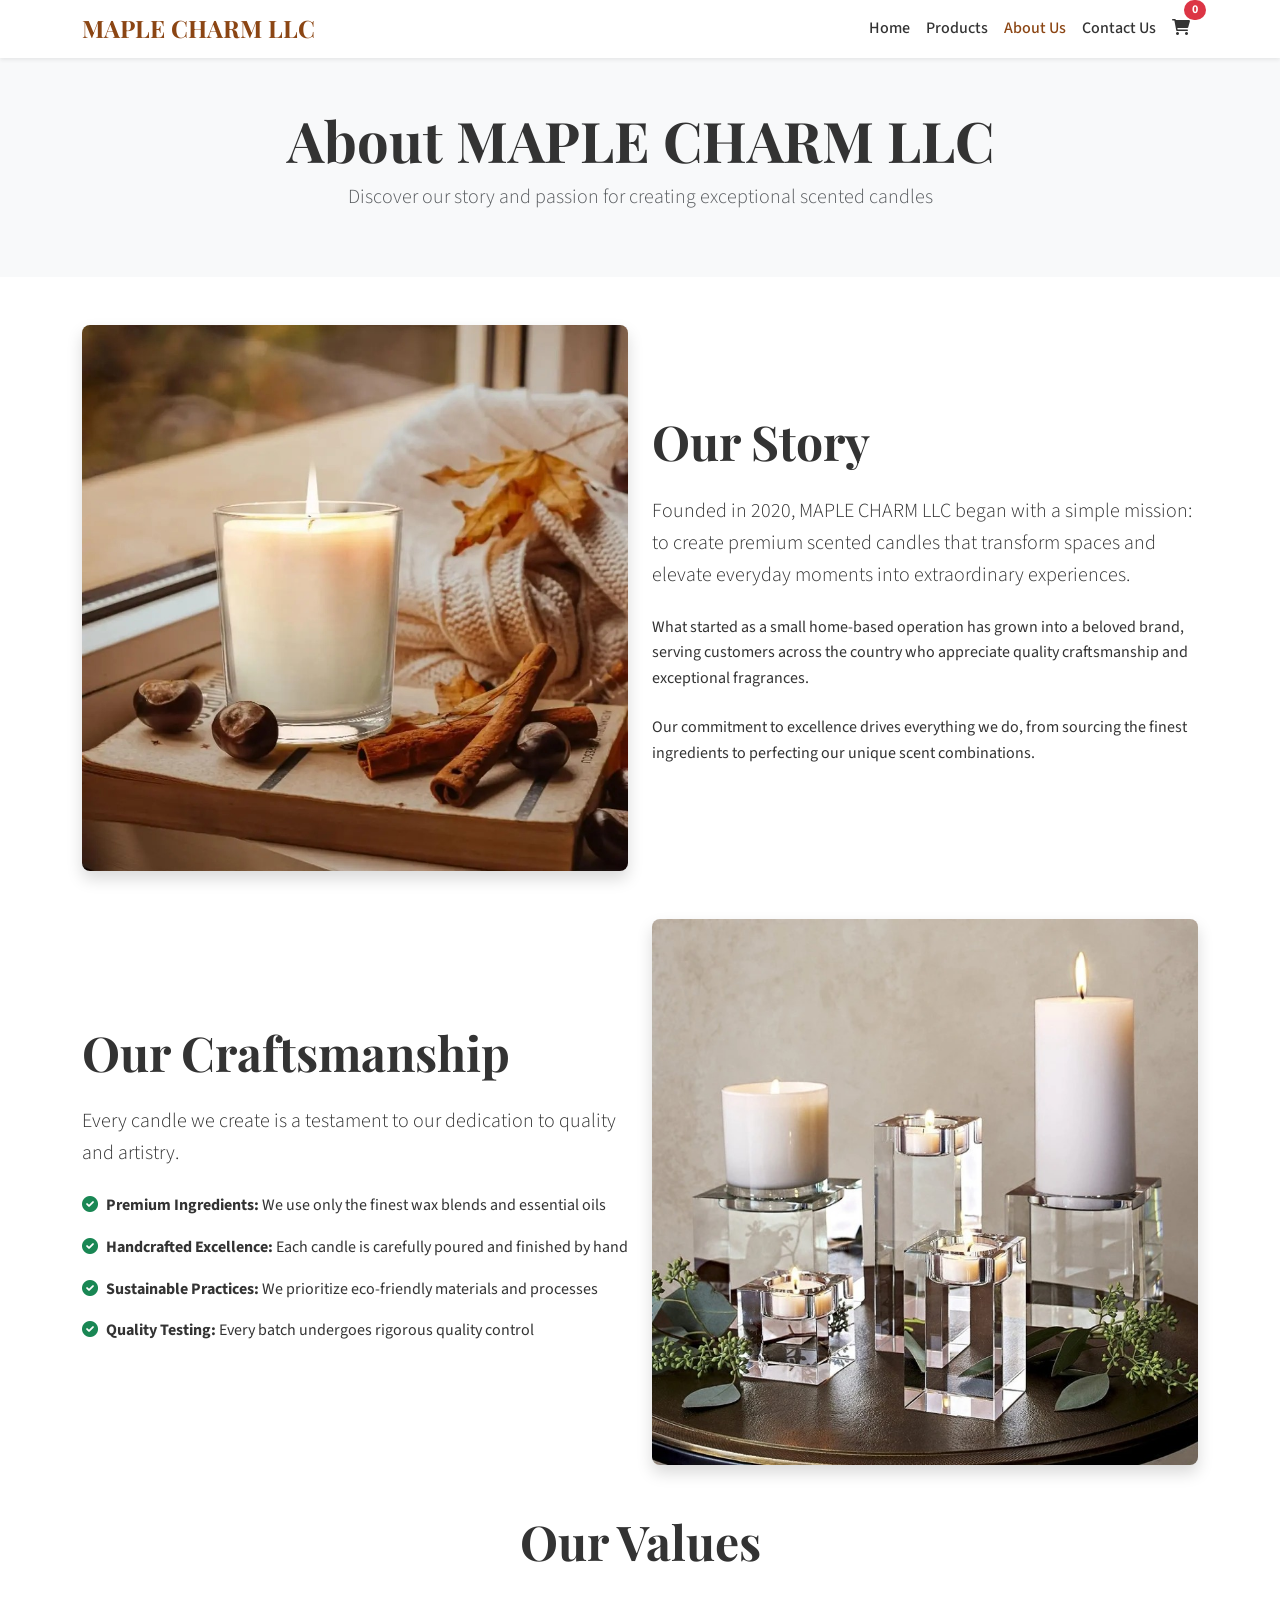
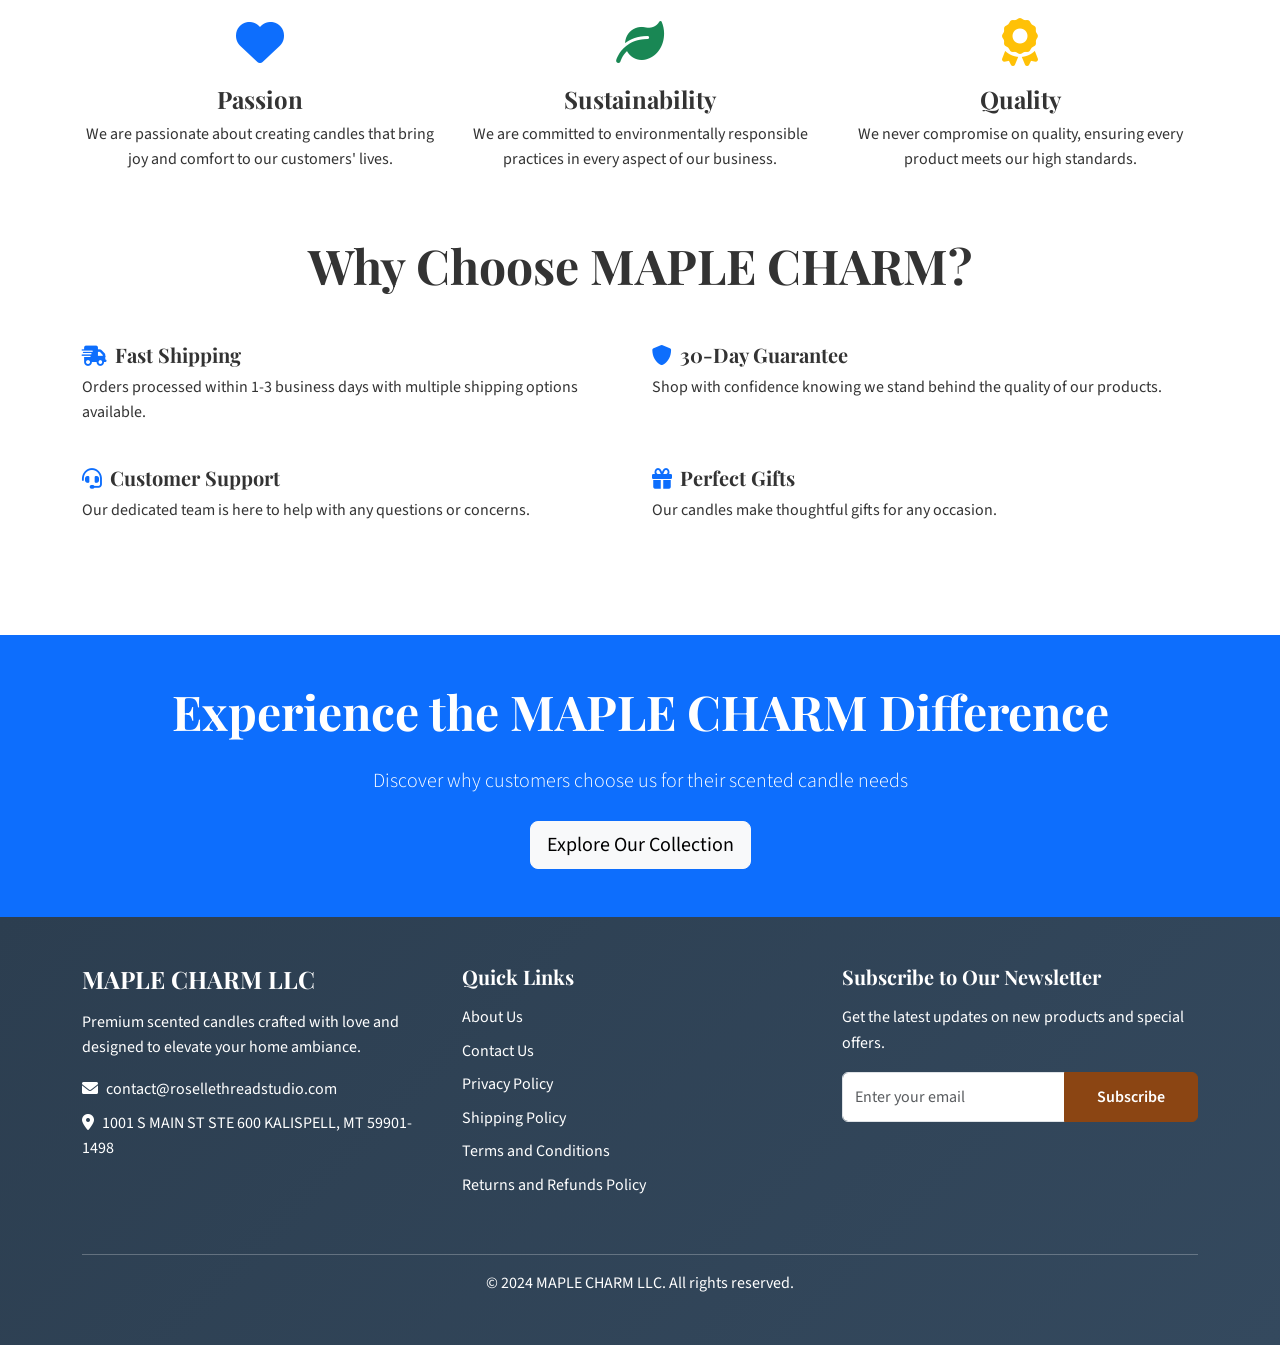
==== about.html @ c26967cf "Commit" ====
<!DOCTYPE html>
<html lang="en">
<head>
    <meta charset="UTF-8">
    <meta name="viewport" content="width=device-width, initial-scale=1.0">
    <title>About Us - MAPLE CHARM LLC</title>
    <link href="https://cdn.jsdelivr.net/npm/bootstrap@5.3.0/dist/css/bootstrap.min.css" rel="stylesheet">
    <link rel="stylesheet" href="https://cdnjs.cloudflare.com/ajax/libs/font-awesome/6.0.0/css/all.min.css">
    <link href="https://fonts.googleapis.com/css2?family=Playfair+Display:wght@400;700&family=Source+Sans+Pro:wght@300;400;600&display=swap" rel="stylesheet">
    <link rel="stylesheet" href="styles.css">
</head>
<body>
    <!-- Navigation -->
    <nav class="navbar navbar-expand-lg navbar-light bg-white sticky-top shadow-sm">
        <div class="container">
            <a class="navbar-brand" href="index.html">
                <h3 class="mb-0 text-primary">MAPLE CHARM LLC</h3>
            </a>
            <button class="navbar-toggler" type="button" data-bs-toggle="collapse" data-bs-target="#navbarNav">
                <span class="navbar-toggler-icon"></span>
            </button>
            <div class="collapse navbar-collapse" id="navbarNav">
                <ul class="navbar-nav ms-auto">
                    <li class="nav-item">
                        <a class="nav-link" href="index.html">Home</a>
                    </li>
                    <li class="nav-item">
                        <a class="nav-link" href="products.html">Products</a>
                    </li>
                    <li class="nav-item">
                        <a class="nav-link active" href="about.html">About Us</a>
                    </li>
                    <li class="nav-item">
                        <a class="nav-link" href="contact.html">Contact Us</a>
                    </li>
                    <li class="nav-item">
                        <a class="nav-link position-relative" href="cart.html">
                            <i class="fas fa-shopping-cart"></i>
                            <span class="badge bg-danger rounded-pill cart-count" id="cartCount">0</span>
                        </a>
                    </li>
                </ul>
            </div>
        </div>
    </nav>

    <!-- Page Header -->
    <section class="py-5 bg-light">
        <div class="container">
            <div class="text-center">
                <h1 class="display-4 fw-bold">About MAPLE CHARM LLC</h1>
                <p class="lead text-muted">Discover our story and passion for creating exceptional scented candles</p>
            </div>
        </div>
    </section>

    <!-- About Content -->
    <section class="py-5">
        <div class="container">
            <div class="row align-items-center mb-5">
                <div class="col-lg-6">
                    <img src="Products/3/main-image-1.jpeg" alt="About Maple Charm" class="img-fluid rounded-3 shadow">
                </div>
                <div class="col-lg-6">
                    <h2 class="display-5 fw-bold mb-4">Our Story</h2>
                    <p class="lead mb-4">Founded in 2020, MAPLE CHARM LLC began with a simple mission: to create premium scented candles that transform spaces and elevate everyday moments into extraordinary experiences.</p>
                    <p class="mb-4">What started as a small home-based operation has grown into a beloved brand, serving customers across the country who appreciate quality craftsmanship and exceptional fragrances.</p>
                    <p>Our commitment to excellence drives everything we do, from sourcing the finest ingredients to perfecting our unique scent combinations.</p>
                </div>
            </div>

            <div class="row align-items-center mb-5">
                <div class="col-lg-6 order-lg-2">
                    <img src="Products/4/main-image-1.jpeg" alt="Our Craftsmanship" class="img-fluid rounded-3 shadow">
                </div>
                <div class="col-lg-6 order-lg-1">
                    <h2 class="display-5 fw-bold mb-4">Our Craftsmanship</h2>
                    <p class="lead mb-4">Every candle we create is a testament to our dedication to quality and artistry.</p>
                    <ul class="list-unstyled">
                        <li class="mb-3"><i class="fas fa-check-circle text-success me-2"></i><strong>Premium Ingredients:</strong> We use only the finest wax blends and essential oils</li>
                        <li class="mb-3"><i class="fas fa-check-circle text-success me-2"></i><strong>Handcrafted Excellence:</strong> Each candle is carefully poured and finished by hand</li>
                        <li class="mb-3"><i class="fas fa-check-circle text-success me-2"></i><strong>Sustainable Practices:</strong> We prioritize eco-friendly materials and processes</li>
                        <li class="mb-3"><i class="fas fa-check-circle text-success me-2"></i><strong>Quality Testing:</strong> Every batch undergoes rigorous quality control</li>
                    </ul>
                </div>
            </div>

            <div class="row mb-5">
                <div class="col-lg-12">
                    <h2 class="display-5 fw-bold text-center mb-5">Our Values</h2>
                    <div class="row g-4">
                        <div class="col-md-4 text-center">
                            <div class="value-card">
                                <div class="value-icon mb-3">
                                    <i class="fas fa-heart fa-3x text-primary"></i>
                                </div>
                                <h4>Passion</h4>
                                <p>We are passionate about creating candles that bring joy and comfort to our customers' lives.</p>
                            </div>
                        </div>
                        <div class="col-md-4 text-center">
                            <div class="value-card">
                                <div class="value-icon mb-3">
                                    <i class="fas fa-leaf fa-3x text-success"></i>
                                </div>
                                <h4>Sustainability</h4>
                                <p>We are committed to environmentally responsible practices in every aspect of our business.</p>
                            </div>
                        </div>
                        <div class="col-md-4 text-center">
                            <div class="value-card">
                                <div class="value-icon mb-3">
                                    <i class="fas fa-award fa-3x text-warning"></i>
                                </div>
                                <h4>Quality</h4>
                                <p>We never compromise on quality, ensuring every product meets our high standards.</p>
                            </div>
                        </div>
                    </div>
                </div>
            </div>

            <div class="row mb-5">
                <div class="col-lg-12">
                    <h2 class="display-5 fw-bold text-center mb-5">Why Choose MAPLE CHARM?</h2>
                    <div class="row g-4">
                        <div class="col-md-6">
                            <div class="feature-box">
                                <h5><i class="fas fa-shipping-fast text-primary me-2"></i>Fast Shipping</h5>
                                <p>Orders processed within 1-3 business days with multiple shipping options available.</p>
                            </div>
                        </div>
                        <div class="col-md-6">
                            <div class="feature-box">
                                <h5><i class="fas fa-shield-alt text-primary me-2"></i>30-Day Guarantee</h5>
                                <p>Shop with confidence knowing we stand behind the quality of our products.</p>
                            </div>
                        </div>
                        <div class="col-md-6">
                            <div class="feature-box">
                                <h5><i class="fas fa-headset text-primary me-2"></i>Customer Support</h5>
                                <p>Our dedicated team is here to help with any questions or concerns.</p>
                            </div>
                        </div>
                        <div class="col-md-6">
                            <div class="feature-box">
                                <h5><i class="fas fa-gift text-primary me-2"></i>Perfect Gifts</h5>
                                <p>Our candles make thoughtful gifts for any occasion.</p>
                            </div>
                        </div>
                    </div>
                </div>
            </div>
        </div>
    </section>

    <!-- Call to Action -->
    <section class="py-5 bg-primary text-white">
        <div class="container text-center">
            <h2 class="display-5 fw-bold mb-4">Experience the MAPLE CHARM Difference</h2>
            <p class="lead mb-4">Discover why customers choose us for their scented candle needs</p>
            <a href="products.html" class="btn btn-light btn-lg">Explore Our Collection</a>
        </div>
    </section>

    <!-- Footer -->
    <footer class="bg-dark text-white py-5">
        <div class="container">
            <div class="row">
                <div class="col-lg-4 mb-4">
                    <h4 class="mb-3">MAPLE CHARM LLC</h4>
                    <p class="mb-3">Premium scented candles crafted with love and designed to elevate your home ambiance.</p>
                    <div class="contact-info">
                        <p class="mb-2"><i class="fas fa-envelope me-2"></i>contact@rosellethreadstudio.com</p>
                        <p class="mb-2"><i class="fas fa-map-marker-alt me-2"></i>1001 S MAIN ST STE 600 KALISPELL, MT 59901-1498</p>
                    </div>
                </div>
                <div class="col-lg-4 mb-4">
                    <h5 class="mb-3">Quick Links</h5>
                    <ul class="list-unstyled">
                        <li class="mb-2"><a href="about.html" class="text-white text-decoration-none">About Us</a></li>
                        <li class="mb-2"><a href="contact.html" class="text-white text-decoration-none">Contact Us</a></li>
                        <li class="mb-2"><a href="privacy.html" class="text-white text-decoration-none">Privacy Policy</a></li>
                        <li class="mb-2"><a href="shipping.html" class="text-white text-decoration-none">Shipping Policy</a></li>
                        <li class="mb-2"><a href="terms.html" class="text-white text-decoration-none">Terms and Conditions</a></li>
                        <li class="mb-2"><a href="returns.html" class="text-white text-decoration-none">Returns and Refunds Policy</a></li>
                    </ul>
                </div>
                <div class="col-lg-4 mb-4">
                    <h5 class="mb-3">Subscribe to Our Newsletter</h5>
                    <p class="mb-3">Get the latest updates on new products and special offers.</p>
                    <form class="newsletter-form">
                        <div class="input-group mb-3">
                            <input type="email" class="form-control" placeholder="Enter your email" required>
                            <button class="btn btn-primary" type="submit">Subscribe</button>
                        </div>
                    </form>
                </div>
            </div>
            <hr class="bg-white">
            <div class="text-center">
                <p class="mb-0">&copy; 2024 MAPLE CHARM LLC. All rights reserved.</p>
            </div>
        </div>
    </footer>

    <script src="https://cdn.jsdelivr.net/npm/bootstrap@5.3.0/dist/js/bootstrap.bundle.min.js"></script>
    <script src="script.js"></script>
</body>
</html>
---- styles.css ----
/* Global Styles */
:root {
    --primary-color: #8B4513;
    --secondary-color: #D2691E;
    --accent-color: #FFD700;
    --text-dark: #333333;
    --text-light: #666666;
    --bg-light: #F8F9FA;
}

body {
    font-family: 'Source Sans Pro', sans-serif;
    color: var(--text-dark);
    line-height: 1.6;
}

h1, h2, h3, h4, h5, h6 {
    font-family: 'Playfair Display', serif;
    font-weight: 700;
}

/* Navigation */
.navbar-brand h3 {
    color: var(--primary-color) !important;
    font-size: 1.5rem;
}

.nav-link {
    color: var(--text-dark) !important;
    font-weight: 500;
    transition: color 0.3s ease;
}

.nav-link:hover,
.nav-link.active {
    color: var(--primary-color) !important;
}

.cart-count {
    position: absolute;
    top: -8px;
    right: -8px;
    font-size: 0.75rem;
}

/* Hero Section */
.hero-section {
    background: linear-gradient(135deg, #F5F5DC 0%, #FAEBD7 100%);
    min-height: 100vh;
    display: flex;
    align-items: center;
}

.hero-content h1 {
    color: var(--primary-color);
    font-size: 3.5rem;
    line-height: 1.2;
}

.hero-image img {
    max-height: 600px;
    object-fit: cover;
    width: 100%;
}

/* Product Cards */
.product-card {
    background: white;
    border-radius: 15px;
    overflow: hidden;
    box-shadow: 0 5px 15px rgba(0,0,0,0.1);
    transition: transform 0.3s ease, box-shadow 0.3s ease;
    height: 100%;
}

.product-card:hover {
    transform: translateY(-5px);
    box-shadow: 0 10px 25px rgba(0,0,0,0.15);
}

.product-image {
    height: 250px;
    overflow: hidden;
    position: relative;
}

.product-image img {
    width: 100%;
    height: 100%;
    object-fit: cover;
    transition: transform 0.3s ease;
}

.product-card:hover .product-image img {
    transform: scale(1.05);
}

.product-info {
    padding: 1.5rem;
}

.product-title {
    font-size: 1.25rem;
    font-weight: 600;
    margin-bottom: 0.5rem;
    color: var(--text-dark);
}

.product-price {
    font-size: 1.5rem;
    font-weight: 700;
    color: var(--primary-color);
    margin-bottom: 1rem;
}

.original-price {
    text-decoration: line-through;
    color: var(--text-light);
    font-size: 1rem;
    margin-right: 0.5rem;
}

/* Buttons */
.btn-primary {
    background-color: var(--primary-color);
    border-color: var(--primary-color);
    padding: 0.75rem 2rem;
    font-weight: 600;
    transition: all 0.3s ease;
}

.btn-primary:hover {
    background-color: var(--secondary-color);
    border-color: var(--secondary-color);
    transform: translateY(-2px);
}

.btn-outline-primary {
    border-color: var(--primary-color);
    color: var(--primary-color);
    padding: 0.75rem 2rem;
    font-weight: 600;
    transition: all 0.3s ease;
}

.btn-outline-primary:hover {
    background-color: var(--primary-color);
    border-color: var(--primary-color);
    transform: translateY(-2px);
}

/* Product Detail Page */
.main-image-container {
    position: relative;
    overflow: hidden;
    border-radius: 15px;
    box-shadow: 0 10px 30px rgba(0,0,0,0.1);
}

.main-image {
    width: 100%;
    height: 500px;
    object-fit: cover;
}

.thumbnail-container {
    display: flex;
    gap: 1rem;
    margin-top: 1rem;
    overflow-x: auto;
}

.thumbnail {
    width: 100px;
    height: 100px;
    object-fit: cover;
    border-radius: 10px;
    cursor: pointer;
    transition: all 0.3s ease;
    border: 3px solid transparent;
}

.thumbnail:hover,
.thumbnail.active {
    border-color: var(--primary-color);
    transform: scale(1.05);
}

.variant-selector {
    display: flex;
    gap: 0.5rem;
    flex-wrap: wrap;
    margin: 1rem 0;
}

.variant-btn {
    padding: 0.5rem 1rem;
    border: 2px solid var(--primary-color);
    background: white;
    color: var(--primary-color);
    border-radius: 25px;
    cursor: pointer;
    transition: all 0.3s ease;
}

.variant-btn:hover,
.variant-btn.active {
    background: var(--primary-color);
    color: white;
}

.quantity-selector {
    display: flex;
    align-items: center;
    gap: 1rem;
    margin: 1rem 0;
}

.quantity-btn {
    width: 40px;
    height: 40px;
    border: 2px solid var(--primary-color);
    background: white;
    color: var(--primary-color);
    border-radius: 50%;
    cursor: pointer;
    transition: all 0.3s ease;
}

.quantity-btn:hover {
    background: var(--primary-color);
    color: white;
}

.quantity-input {
    width: 60px;
    text-align: center;
    border: 2px solid var(--primary-color);
    border-radius: 5px;
    padding: 0.5rem;
}

/* Cart Page */
.cart-item {
    background: white;
    border-radius: 10px;
    padding: 1.5rem;
    margin-bottom: 1rem;
    box-shadow: 0 3px 10px rgba(0,0,0,0.1);
}

.cart-item-image {
    width: 100px;
    height: 100px;
    object-fit: cover;
    border-radius: 10px;
}

.cart-summary {
    background: var(--bg-light);
    border-radius: 15px;
    padding: 2rem;
    position: sticky;
    top: 100px;
}

/* Footer */
footer {
    background: linear-gradient(135deg, #2C3E50 0%, #34495E 100%);
}

footer a:hover {
    color: var(--accent-color) !important;
}

.newsletter-form .btn-primary {
    border-top-left-radius: 0;
    border-bottom-left-radius: 0;
}

/* Responsive Design */
@media (max-width: 768px) {
    .hero-content h1 {
        font-size: 2.5rem;
    }
    
    .main-image {
        height: 300px;
    }
    
    .thumbnail {
        width: 80px;
        height: 80px;
    }
    
    .cart-summary {
        position: static;
        margin-top: 2rem;
    }
}

/* Loading Animation */
.loading {
    display: inline-block;
    width: 20px;
    height: 20px;
    border: 3px solid rgba(139, 69, 19, 0.3);
    border-radius: 50%;
    border-top-color: var(--primary-color);
    animation: spin 1s ease-in-out infinite;
}

@keyframes spin {
    to { transform: rotate(360deg); }
}

/* Toast Notification */
.toast-container {
    position: fixed;
    top: 20px;
    right: 20px;
    z-index: 1050;
}

.custom-toast {
    background: white;
    border-radius: 10px;
    padding: 1rem 1.5rem;
    box-shadow: 0 5px 15px rgba(0,0,0,0.2);
    margin-bottom: 1rem;
    display: flex;
    align-items: center;
    gap: 1rem;
    animation: slideIn 0.3s ease;
}

@keyframes slideIn {
    from {
        transform: translateX(100%);
        opacity: 0;
    }
    to {
        transform: translateX(0);
        opacity: 1;
    }
}

.toast-success {
    border-left: 4px solid #28a745;
}

.toast-error {
    border-left: 4px solid #dc3545;
}
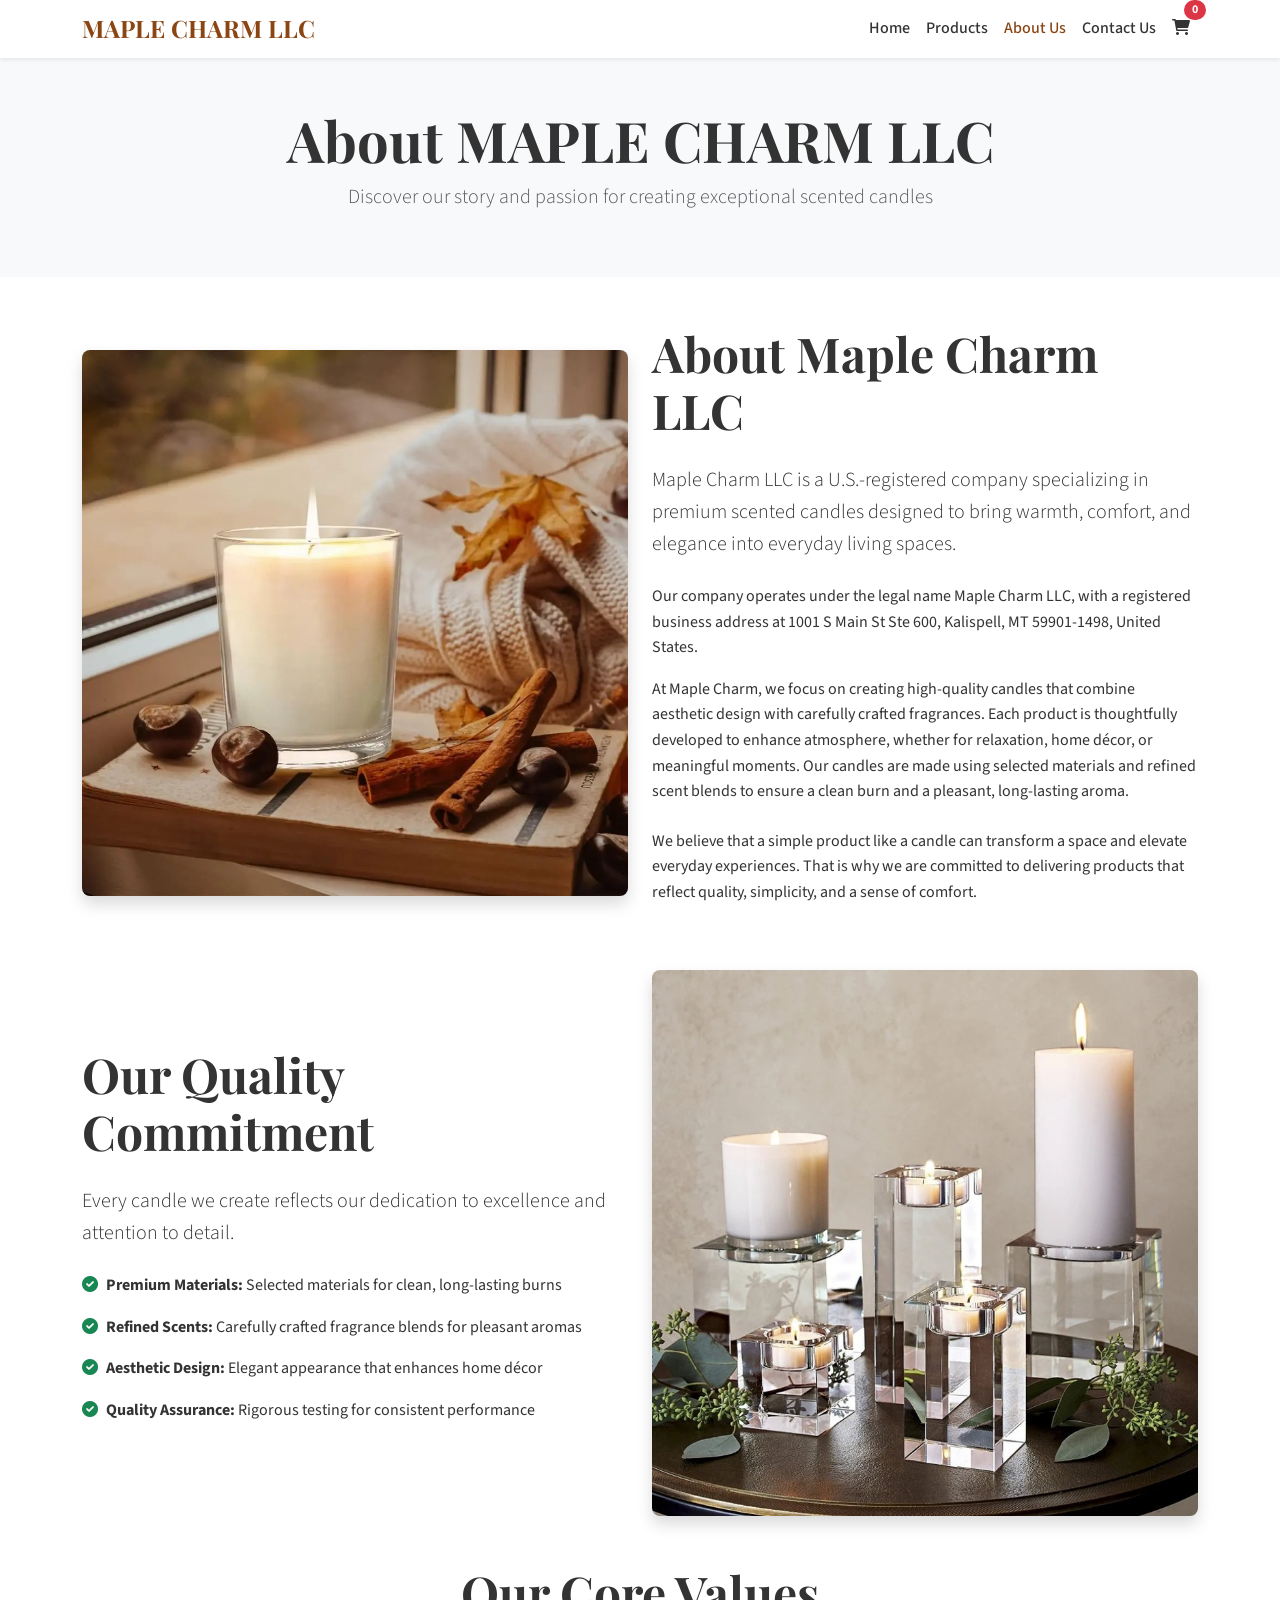
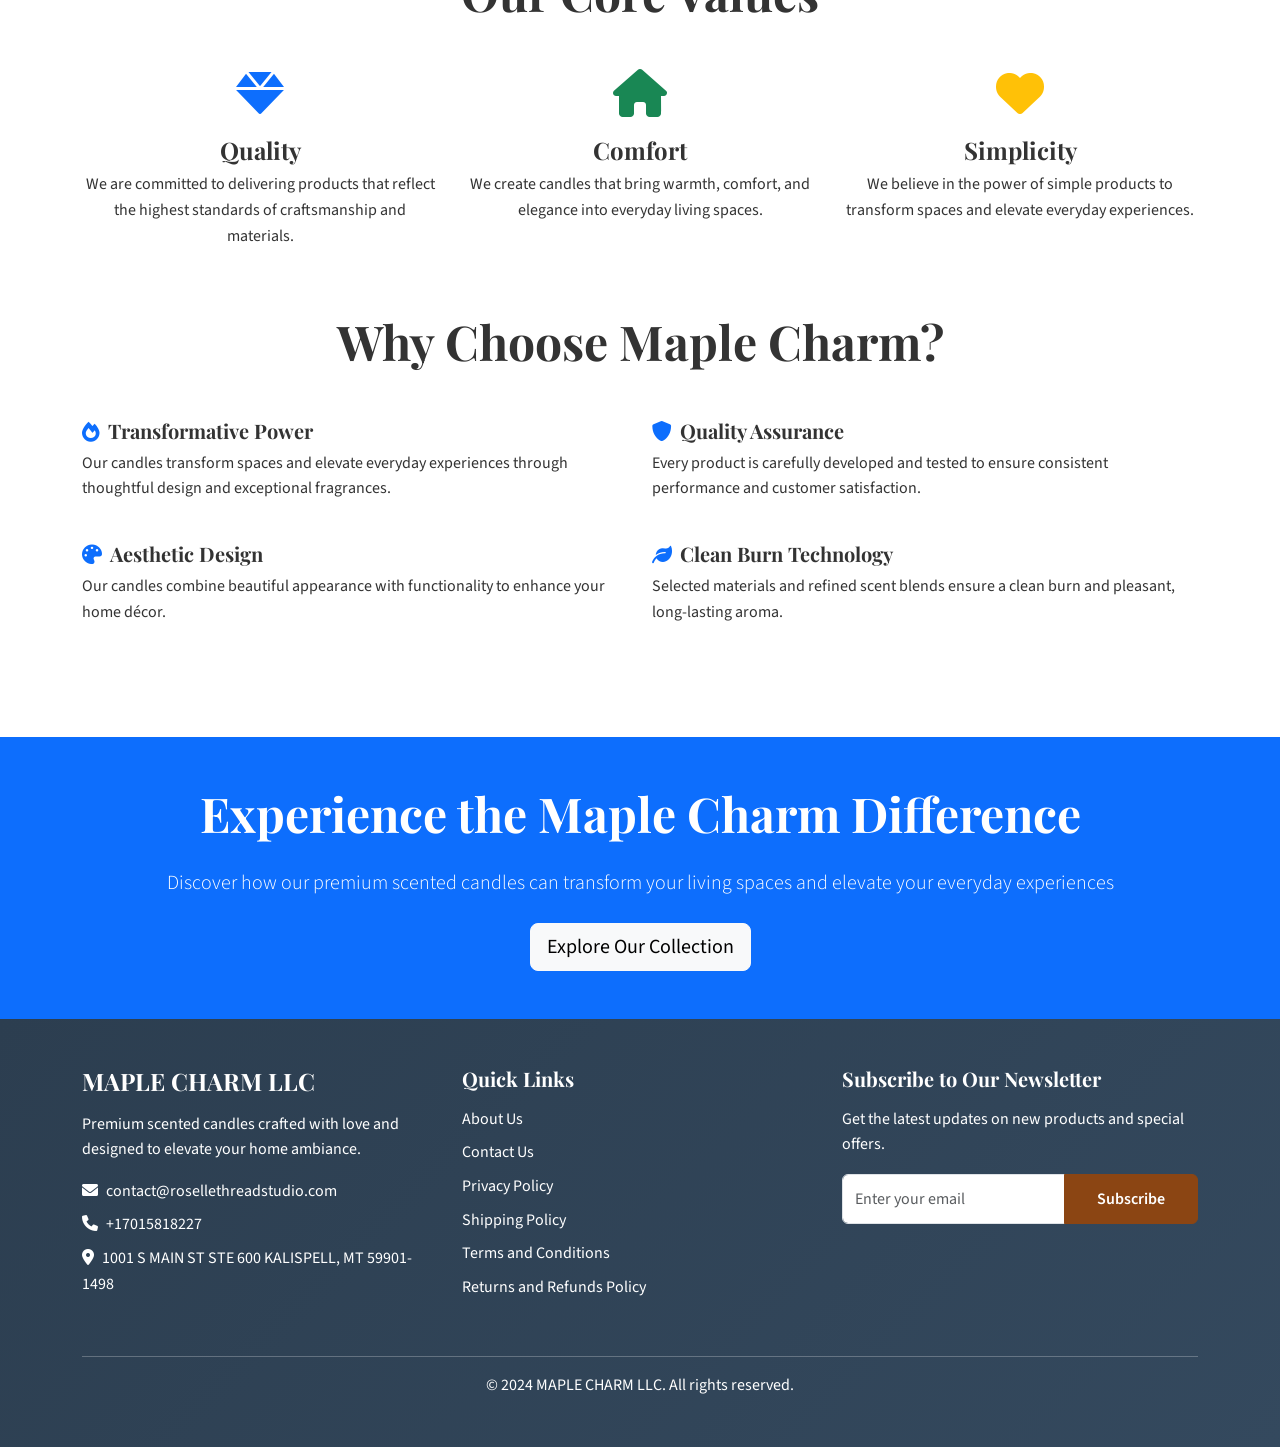
==== commit b07387e4: "Update" ====
--- a/about.html
+++ b/about.html
@@ -62,58 +62,62 @@
                     <img src="Products/3/main-image-1.jpeg" alt="About Maple Charm" class="img-fluid rounded-3 shadow">
                 </div>
                 <div class="col-lg-6">
-                    <h2 class="display-5 fw-bold mb-4">Our Story</h2>
-                    <p class="lead mb-4">Founded in 2020, MAPLE CHARM LLC began with a simple mission: to create premium scented candles that transform spaces and elevate everyday moments into extraordinary experiences.</p>
-                    <p class="mb-4">What started as a small home-based operation has grown into a beloved brand, serving customers across the country who appreciate quality craftsmanship and exceptional fragrances.</p>
-                    <p>Our commitment to excellence drives everything we do, from sourcing the finest ingredients to perfecting our unique scent combinations.</p>
+                    <h2 class="display-5 fw-bold mb-4">About Maple Charm LLC</h2>
+                    <p class="lead mb-4">Maple Charm LLC is a U.S.-registered company specializing in premium scented candles designed to bring warmth, comfort, and elegance into everyday living spaces.</p>
+                    
+                    <p class="mb-3">Our company operates under the legal name Maple Charm LLC, with a registered business address at 1001 S Main St Ste 600, Kalispell, MT 59901-1498, United States.</p>
+                    
+                    <p class="mb-4">At Maple Charm, we focus on creating high-quality candles that combine aesthetic design with carefully crafted fragrances. Each product is thoughtfully developed to enhance atmosphere, whether for relaxation, home décor, or meaningful moments. Our candles are made using selected materials and refined scent blends to ensure a clean burn and a pleasant, long-lasting aroma.</p>
+                    
+                    <p>We believe that a simple product like a candle can transform a space and elevate everyday experiences. That is why we are committed to delivering products that reflect quality, simplicity, and a sense of comfort.</p>
                 </div>
             </div>
 
             <div class="row align-items-center mb-5">
                 <div class="col-lg-6 order-lg-2">
-                    <img src="Products/4/main-image-1.jpeg" alt="Our Craftsmanship" class="img-fluid rounded-3 shadow">
+                    <img src="Products/4/main-image-1.jpeg" alt="Our Quality Commitment" class="img-fluid rounded-3 shadow">
                 </div>
                 <div class="col-lg-6 order-lg-1">
-                    <h2 class="display-5 fw-bold mb-4">Our Craftsmanship</h2>
-                    <p class="lead mb-4">Every candle we create is a testament to our dedication to quality and artistry.</p>
+                    <h2 class="display-5 fw-bold mb-4">Our Quality Commitment</h2>
+                    <p class="lead mb-4">Every candle we create reflects our dedication to excellence and attention to detail.</p>
                     <ul class="list-unstyled">
-                        <li class="mb-3"><i class="fas fa-check-circle text-success me-2"></i><strong>Premium Ingredients:</strong> We use only the finest wax blends and essential oils</li>
-                        <li class="mb-3"><i class="fas fa-check-circle text-success me-2"></i><strong>Handcrafted Excellence:</strong> Each candle is carefully poured and finished by hand</li>
-                        <li class="mb-3"><i class="fas fa-check-circle text-success me-2"></i><strong>Sustainable Practices:</strong> We prioritize eco-friendly materials and processes</li>
-                        <li class="mb-3"><i class="fas fa-check-circle text-success me-2"></i><strong>Quality Testing:</strong> Every batch undergoes rigorous quality control</li>
+                        <li class="mb-3"><i class="fas fa-check-circle text-success me-2"></i><strong>Premium Materials:</strong> Selected materials for clean, long-lasting burns</li>
+                        <li class="mb-3"><i class="fas fa-check-circle text-success me-2"></i><strong>Refined Scents:</strong> Carefully crafted fragrance blends for pleasant aromas</li>
+                        <li class="mb-3"><i class="fas fa-check-circle text-success me-2"></i><strong>Aesthetic Design:</strong> Elegant appearance that enhances home décor</li>
+                        <li class="mb-3"><i class="fas fa-check-circle text-success me-2"></i><strong>Quality Assurance:</strong> Rigorous testing for consistent performance</li>
                     </ul>
                 </div>
             </div>
 
             <div class="row mb-5">
                 <div class="col-lg-12">
-                    <h2 class="display-5 fw-bold text-center mb-5">Our Values</h2>
+                    <h2 class="display-5 fw-bold text-center mb-5">Our Core Values</h2>
                     <div class="row g-4">
                         <div class="col-md-4 text-center">
                             <div class="value-card">
                                 <div class="value-icon mb-3">
-                                    <i class="fas fa-heart fa-3x text-primary"></i>
+                                    <i class="fas fa-gem fa-3x text-primary"></i>
                                 </div>
-                                <h4>Passion</h4>
-                                <p>We are passionate about creating candles that bring joy and comfort to our customers' lives.</p>
+                                <h4>Quality</h4>
+                                <p>We are committed to delivering products that reflect the highest standards of craftsmanship and materials.</p>
                             </div>
                         </div>
                         <div class="col-md-4 text-center">
                             <div class="value-card">
                                 <div class="value-icon mb-3">
-                                    <i class="fas fa-leaf fa-3x text-success"></i>
+                                    <i class="fas fa-home fa-3x text-success"></i>
                                 </div>
-                                <h4>Sustainability</h4>
-                                <p>We are committed to environmentally responsible practices in every aspect of our business.</p>
+                                <h4>Comfort</h4>
+                                <p>We create candles that bring warmth, comfort, and elegance into everyday living spaces.</p>
                             </div>
                         </div>
                         <div class="col-md-4 text-center">
                             <div class="value-card">
                                 <div class="value-icon mb-3">
-                                    <i class="fas fa-award fa-3x text-warning"></i>
+                                    <i class="fas fa-heart fa-3x text-warning"></i>
                                 </div>
-                                <h4>Quality</h4>
-                                <p>We never compromise on quality, ensuring every product meets our high standards.</p>
+                                <h4>Simplicity</h4>
+                                <p>We believe in the power of simple products to transform spaces and elevate everyday experiences.</p>
                             </div>
                         </div>
                     </div>
@@ -122,30 +126,30 @@
 
             <div class="row mb-5">
                 <div class="col-lg-12">
-                    <h2 class="display-5 fw-bold text-center mb-5">Why Choose MAPLE CHARM?</h2>
+                    <h2 class="display-5 fw-bold text-center mb-5">Why Choose Maple Charm?</h2>
                     <div class="row g-4">
                         <div class="col-md-6">
                             <div class="feature-box">
-                                <h5><i class="fas fa-shipping-fast text-primary me-2"></i>Fast Shipping</h5>
-                                <p>Orders processed within 1-3 business days with multiple shipping options available.</p>
-                            </div>
-                        </div>
-                        <div class="col-md-6">
-                            <div class="feature-box">
-                                <h5><i class="fas fa-shield-alt text-primary me-2"></i>30-Day Guarantee</h5>
-                                <p>Shop with confidence knowing we stand behind the quality of our products.</p>
-                            </div>
-                        </div>
-                        <div class="col-md-6">
-                            <div class="feature-box">
-                                <h5><i class="fas fa-headset text-primary me-2"></i>Customer Support</h5>
-                                <p>Our dedicated team is here to help with any questions or concerns.</p>
-                            </div>
-                        </div>
-                        <div class="col-md-6">
-                            <div class="feature-box">
-                                <h5><i class="fas fa-gift text-primary me-2"></i>Perfect Gifts</h5>
-                                <p>Our candles make thoughtful gifts for any occasion.</p>
+                                <h5><i class="fas fa-fire text-primary me-2"></i>Transformative Power</h5>
+                                <p>Our candles transform spaces and elevate everyday experiences through thoughtful design and exceptional fragrances.</p>
+                            </div>
+                        </div>
+                        <div class="col-md-6">
+                            <div class="feature-box">
+                                <h5><i class="fas fa-shield-alt text-primary me-2"></i>Quality Assurance</h5>
+                                <p>Every product is carefully developed and tested to ensure consistent performance and customer satisfaction.</p>
+                            </div>
+                        </div>
+                        <div class="col-md-6">
+                            <div class="feature-box">
+                                <h5><i class="fas fa-palette text-primary me-2"></i>Aesthetic Design</h5>
+                                <p>Our candles combine beautiful appearance with functionality to enhance your home décor.</p>
+                            </div>
+                        </div>
+                        <div class="col-md-6">
+                            <div class="feature-box">
+                                <h5><i class="fas fa-leaf text-primary me-2"></i>Clean Burn Technology</h5>
+                                <p>Selected materials and refined scent blends ensure a clean burn and pleasant, long-lasting aroma.</p>
                             </div>
                         </div>
                     </div>
@@ -157,8 +161,8 @@
     <!-- Call to Action -->
     <section class="py-5 bg-primary text-white">
         <div class="container text-center">
-            <h2 class="display-5 fw-bold mb-4">Experience the MAPLE CHARM Difference</h2>
-            <p class="lead mb-4">Discover why customers choose us for their scented candle needs</p>
+            <h2 class="display-5 fw-bold mb-4">Experience the Maple Charm Difference</h2>
+            <p class="lead mb-4">Discover how our premium scented candles can transform your living spaces and elevate your everyday experiences</p>
             <a href="products.html" class="btn btn-light btn-lg">Explore Our Collection</a>
         </div>
     </section>
@@ -172,6 +176,7 @@
                     <p class="mb-3">Premium scented candles crafted with love and designed to elevate your home ambiance.</p>
                     <div class="contact-info">
                         <p class="mb-2"><i class="fas fa-envelope me-2"></i>contact@rosellethreadstudio.com</p>
+                        <p class="mb-2"><i class="fas fa-phone me-2"></i>+17015818227</p>
                         <p class="mb-2"><i class="fas fa-map-marker-alt me-2"></i>1001 S MAIN ST STE 600 KALISPELL, MT 59901-1498</p>
                     </div>
                 </div>
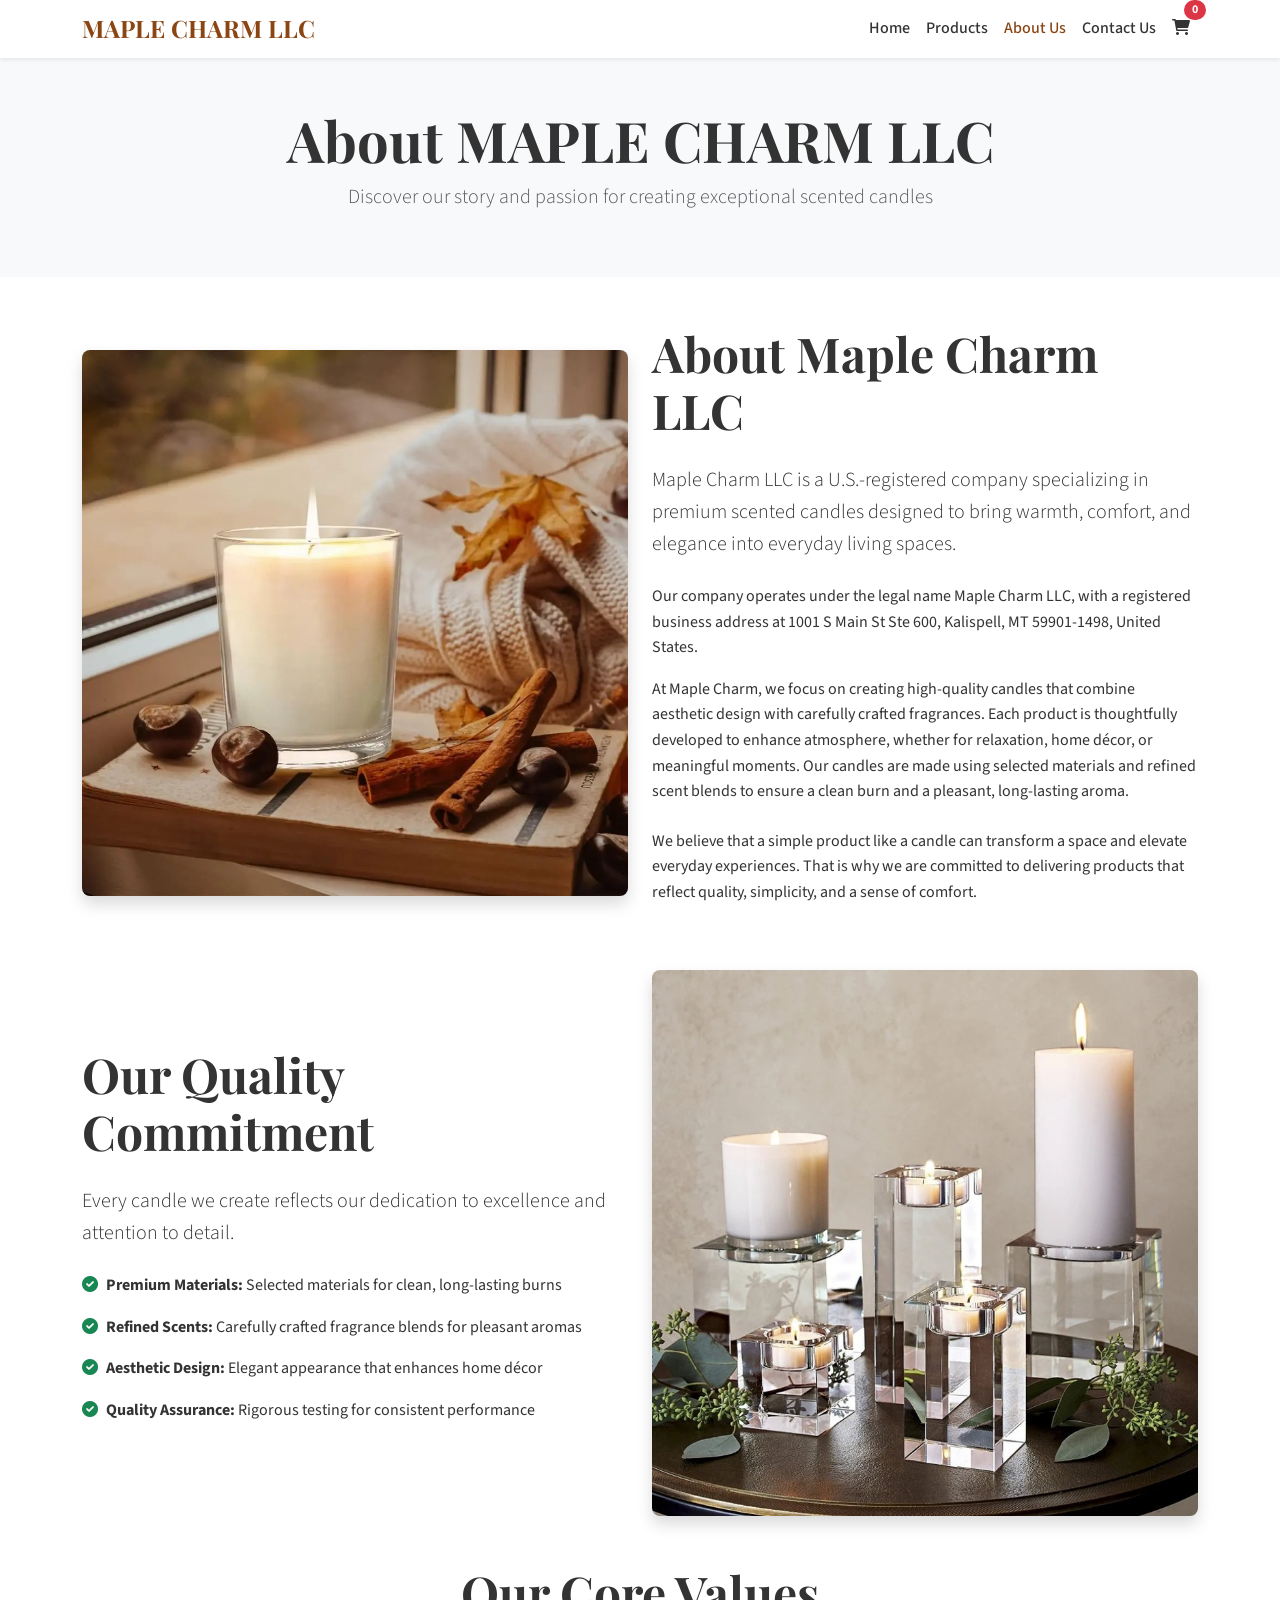
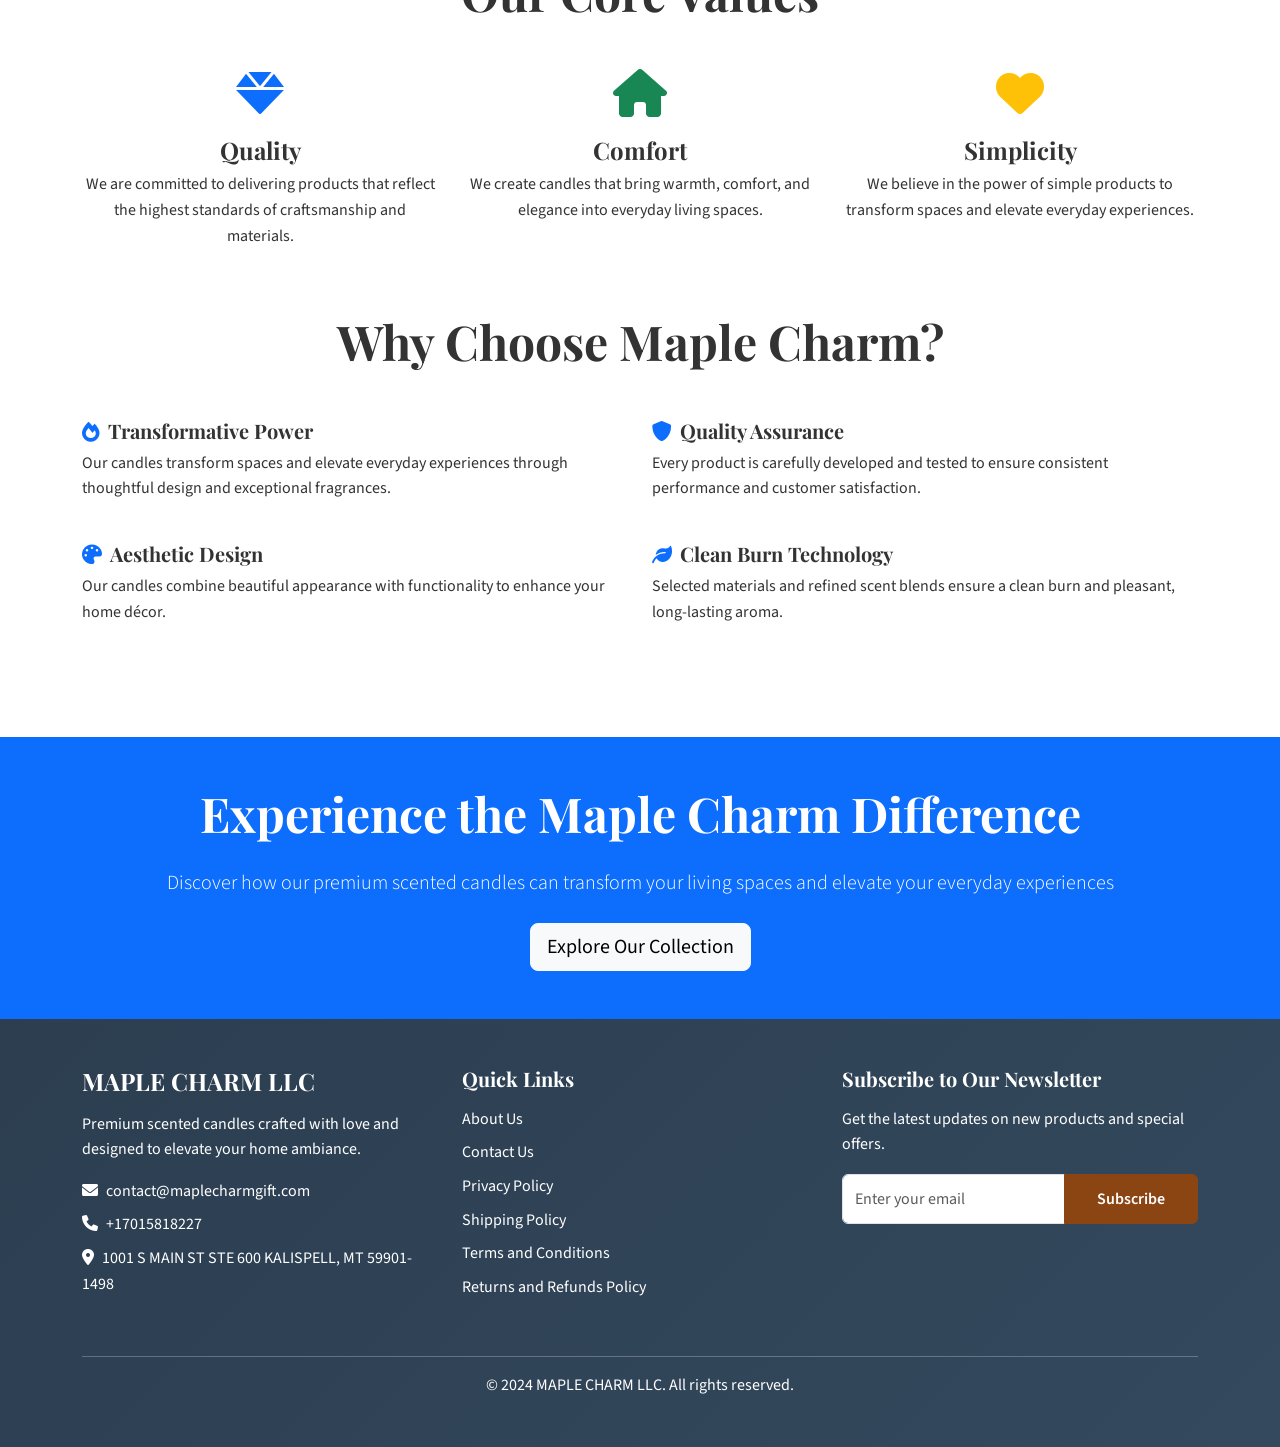
==== commit 1de9cd48: "Update" ====
--- a/about.html
+++ b/about.html
@@ -175,7 +175,7 @@
                     <h4 class="mb-3">MAPLE CHARM LLC</h4>
                     <p class="mb-3">Premium scented candles crafted with love and designed to elevate your home ambiance.</p>
                     <div class="contact-info">
-                        <p class="mb-2"><i class="fas fa-envelope me-2"></i>contact@rosellethreadstudio.com</p>
+                        <p class="mb-2"><i class="fas fa-envelope me-2"></i>contact@maplecharmgift.com</p>
                         <p class="mb-2"><i class="fas fa-phone me-2"></i>+17015818227</p>
                         <p class="mb-2"><i class="fas fa-map-marker-alt me-2"></i>1001 S MAIN ST STE 600 KALISPELL, MT 59901-1498</p>
                     </div>
